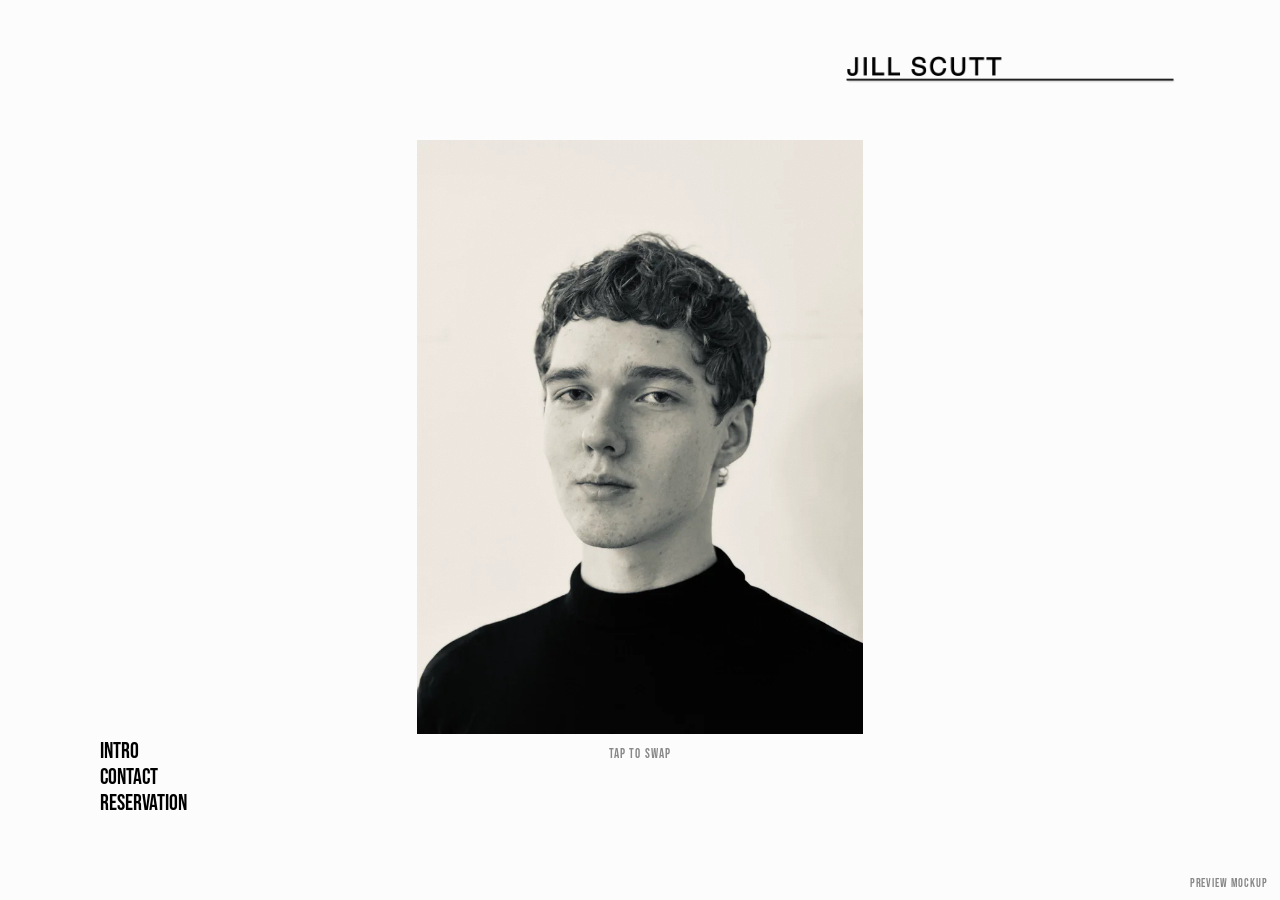
==== index.html @ 1bafa3a3 "Rebrand to JILL SCUTT and replace Setmore with a booking built into the site LOGO. The JILL SCUTT wo" ====
<!doctype html>
<html lang="en">
<head>
<meta charset="utf-8">
<meta name="viewport" content="width=device-width, initial-scale=1">
<title>JILL SCUTT — preview</title>
<meta name="description" content="JILL SCUTT — hair, Antwerp. A visual-direction preview.">
<meta name="robots" content="noindex, nofollow">
<!--
  PREVIEW / PITCH MOCKUP — not a live business site.

  Reproduces the page composition and interaction model of isu-antwerp.com with
  the JILL SCUTT wordmark. Every measured value, and the places this
  deliberately diverges from ISU's stylesheet, are documented at the top of
  assets/site.css.

  The contact details are Labi's real ones, used as stand-in filler by request.
  They are live and they reach Labi.

  COLLECTIONS is intentionally absent from the nav, per the brief. PRICES is
  gone too: the price list now lives on the reservation page, beside the
  service it prices, so there is one list rather than two that can disagree.

  The opening hours here are rendered from assets/booking-data.js at load, not
  typed into this file. Published hours that contradict the hours the booking
  page will actually sell are the classic failure of a salon site, and the only
  way to make it impossible is to have one source.
-->
<link rel="icon" href="assets/favicon.png" type="image/png">
<link rel="stylesheet" href="assets/site.css">
</head>
<body>

<div class="page">

  <div id="curtain" class="idle" aria-hidden="true"><span class="bck"></span></div>

  <span class="preview-flag">PREVIEW MOCKUP</span>

  <button id="ico-nav" type="button" aria-label="Menu" aria-expanded="false" aria-controls="main-navigation-mobile">
    <span class="ln1"></span><span class="ln2"></span><span class="ln3"></span>
  </button>

  <header class="head">
    <h1 class="head__title">
      <a class="head__mark" href="#home" data-sec="home">
        <picture>
          <source type="image/webp" srcset="assets/brand/jillscutt-logo.webp">
          <img src="assets/brand/jillscutt-logo.png" width="1000" height="200" alt="JILL SCUTT">
        </picture>
        <span class="tapa tapa--word" aria-hidden="true"></span>
        <span class="tapa tapa--line" aria-hidden="true"></span>
      </a>
    </h1>
  </header>

  <main id="main-content">

    <section class="section is-active" id="home">
      <!--
        Two photographs in one frame. Tapping swaps them with a cross-fade —
        both are 3:4 and both are absolutely positioned in the same box, so the
        swap changes nothing about the layout and there is no reflow to see.
        It is a <button> rather than a click handler on the figure so it is
        reachable by keyboard and announces itself.
      -->
      <figure class="figure">
        <button class="figure__swap" type="button"
                aria-label="Show the next photograph" aria-live="polite">
          <picture class="shot is-on">
            <source type="image/webp" sizes="(max-width: 759px) 100vw, 46vw" srcset="assets/img/hero-480.webp 480w, assets/img/hero-720.webp 720w, assets/img/hero-1080.webp 1080w, assets/img/hero-1440.webp 1440w">
            <img src="assets/img/hero-1080.jpg" width="1440" height="1920" decoding="async" alt="Black and white portrait, hair cut short and textured">
          </picture>
          <picture class="shot">
            <source type="image/webp" sizes="(max-width: 759px) 100vw, 46vw" srcset="assets/img/hero2-480.webp 480w, assets/img/hero2-720.webp 720w, assets/img/hero2-1080.webp 1080w, assets/img/hero2-1440.webp 1440w">
            <img src="assets/img/hero2-1080.jpg" width="1440" height="1920" loading="lazy" decoding="async" alt="Portrait, long hair with balayage colour">
          </picture>
        </button>
        <span class="tapa" aria-hidden="true"></span>
      </figure>
      <p class="figure__cue" aria-hidden="true">TAP TO SWAP</p>
    </section>

    <section class="section" id="intro" aria-label="Intro">
      <div class="content">
        <p>JILL SCUTT is two chairs on Klapdorp. Labi cuts. Donovan colours.</p>
        <p>The room stays open late on purpose. Monday to Friday the door opens at 10:00 and does not close until 22:00, with an hour's rest in the middle of the day. Weekends the chairs are empty.</p>
        <p>Cuts, colour, balayage and blow-dry, priced by the work each one takes rather than by the half hour. The full list sits on the reservation page, next to the button that books it.</p>
        <p>Book the chair and the time is yours.</p>
      </div>
    </section>

    <section class="section" id="contact" aria-label="Contact">
      <div class="box">
        <span class="rule" aria-hidden="true"></span>

        <div class="item">
          <p class="desc">JILL SCUTT</p>
          <p class="value"></p>
        </div>
        <div class="item">
          <p class="desc"></p>
          <p class="value">KLAPDORP 37</p>
        </div>
        <div class="item">
          <p class="desc"></p>
          <p class="value">2000 ANTWERPEN</p>
        </div>

        <div class="item mt">
          <p class="desc">PHONE</p>
          <p class="value">+32 468 56 23 24</p>
        </div>
        <div class="item">
          <p class="desc">E-MAIL</p>
          <p class="value">
            <a href="mailto:alabivof@gmail.com">alabivof@gmail.com</a>
            <span>Cancel or move an appointment up to 4 hours beforehand.</span>
          </p>
        </div>

        <div class="item mt">
          <p class="desc">SOCIAL</p>
          <p class="value"></p>
        </div>
        <div class="item">
          <p class="desc"></p>
          <p class="value"><a href="https://www.instagram.com/labi_antwerp/" target="_blank" rel="noopener noreferrer">INSTAGRAM</a></p>
        </div>

        <div class="item mt">
          <p class="desc">OPENING HOURS</p>
          <p class="value"></p>
        </div>
        <!--
          Rendered from assets/booking-data.js by the script at the foot of this
          page. The rows below are the no-JavaScript fallback and are replaced
          wholesale on load; they are written out here so the hours are in the
          HTML for a reader without scripts, and a test asserts the two agree.
        -->
        <div id="hours-rows">
          <div class="item"><p class="desc">MON</p><p class="value">10:00-22:00</p></div>
          <div class="item"><p class="desc">TUE</p><p class="value">10:00-22:00</p></div>
          <div class="item"><p class="desc">WED</p><p class="value">10:00-22:00</p></div>
          <div class="item"><p class="desc">THU</p><p class="value">10:00-22:00</p></div>
          <div class="item"><p class="desc">FRI</p><p class="value">10:00-22:00</p></div>
          <div class="item"><p class="desc">SAT</p><p class="value">/</p></div>
          <div class="item"><p class="desc">SUN</p><p class="value">/</p></div>
        </div>
        <p class="legend" id="hours-break">Closed for a break 14:00-15:00.</p>
      </div>
    </section>

  </main>

  <nav id="main-navigation" aria-label="Primary">
    <ul>
      <li data-sec="intro" data-text="INTRO">INTRO</li>
      <li data-sec="contact" data-text="CONTACT">CONTACT</li>
      <li data-text="RESERVATION"><a href="reservation.html">RESERVATION</a></li>
    </ul>
  </nav>

  <nav id="main-navigation-mobile" aria-label="Primary, mobile">
    <ul>
      <li data-sec="home" data-text="HOME">HOME</li>
      <li data-sec="intro" data-text="INTRO">INTRO</li>
      <li data-sec="contact" data-text="CONTACT">CONTACT</li>
      <li data-text="RESERVATION"><a href="reservation.html">RESERVATION</a></li>
    </ul>
  </nav>

</div>

<script src="assets/booking-data.js"></script>
<script src="assets/booking-core.js"></script>
<script>
(function () {
  /*
    Motion is opt-in: the .js class is what switches the covers, the curtain and
    the blur on. Without this script none of it applies and the page is simply
    present - no element is ever left hidden by a decoration that failed to run.
  */
  var root = document.documentElement;
  root.className += (root.className ? ' ' : '') + 'js';

  var page = document.querySelector('.page');
  var curtain = document.getElementById('curtain');
  var content = document.getElementById('main-content');
  var sections = document.querySelectorAll('.section');
  var burger = document.getElementById('ico-nav');
  var mobileNav = document.getElementById('main-navigation-mobile');
  var navItems = document.querySelectorAll('[data-sec]');
  var reduce = window.matchMedia('(prefers-reduced-motion: reduce)').matches;

  /* ---- opening hours, painted from the booking data ------------------- */

  /*
    The same values the booking page sells slots from. Repainting at runtime
    rather than trusting the markup means the published hours cannot survive a
    change to booking-data.js that nobody remembered to mirror here.
  */
  (function paintHours() {
    if (!window.SHOP || !window.BookingCore) return;
    var host = document.getElementById('hours-rows');
    if (!host) return;
    host.textContent = '';
    window.BookingCore.hoursRows(window.SHOP).forEach(function (r) {
      var item = document.createElement('div');
      item.className = 'item';
      var d = document.createElement('p'); d.className = 'desc'; d.textContent = r.label;
      var v = document.createElement('p'); v.className = 'value'; v.textContent = r.value;
      item.appendChild(d); item.appendChild(v);
      host.appendChild(item);
    });
    var br = document.getElementById('hours-break');
    var label = window.BookingCore.breakLabel(window.SHOP);
    if (br) br.textContent = label ? 'Closed for a break ' + label + '.' : '';
  })();

  /* ---- the opening reveal (ISU timings live in the stylesheet) --------- */

  function reveal() { page.classList.add('is-revealed'); }
  // Two frames, so the covers are painted at scaleX(1) before they transition.
  requestAnimationFrame(function () { requestAnimationFrame(reveal); });

  /* ---- the two-photograph hero ---------------------------------------- */

  (function heroSwap() {
    var swap = document.querySelector('.figure__swap');
    if (!swap) return;
    var shots = swap.querySelectorAll('.shot');
    if (shots.length < 2) return;
    var at = 0;
    swap.addEventListener('click', function () {
      shots[at].classList.remove('is-on');
      at = (at + 1) % shots.length;
      shots[at].classList.add('is-on');
      /* The alt text of the visible photo is what a screen reader should get
         when the button is pressed, so move the label with it. */
      var img = shots[at].querySelector('img');
      if (img) swap.setAttribute('aria-label', 'Showing: ' + img.alt + '. Tap to swap.');
    });
  })();

  /* ---- section swap ---------------------------------------------------- */

  function swap(id) {
    for (var i = 0; i < sections.length; i++) {
      sections[i].classList.toggle('is-active', sections[i].id === id);
    }
    var desktop = document.querySelectorAll('#main-navigation li');
    for (var j = 0; j < desktop.length; j++) {
      desktop[j].classList.toggle('selected', desktop[j].dataset.sec === id);
    }
    if (history.replaceState) history.replaceState(null, '', id === 'home' ? '#' : '#' + id);
  }

  var busy = false;
  function show(id) {
    if (busy) return;
    closeMenu();
    if (reduce || !curtain) { swap(id); return; }
    busy = true;

    // ISU sweeps a paper curtain in from the left, changes behind it, then
    // sweeps it away to the right. The blur rides the same beat.
    curtain.classList.remove('idle', 'sweep-out');
    content.classList.add('is-shifting');
    requestAnimationFrame(function () { curtain.classList.add('sweep-in'); });

    setTimeout(function () {
      swap(id);
      curtain.classList.remove('sweep-in');
      curtain.classList.add('sweep-out');
      content.classList.remove('is-shifting');
      setTimeout(function () {
        curtain.classList.add('idle');
        curtain.classList.remove('sweep-out');
        busy = false;
      }, 380);
    }, 320);
  }

  /* ---- mobile menu ----------------------------------------------------- */

  function openMenu() {
    mobileNav.classList.add('open');
    burger.classList.add('open');
    burger.setAttribute('aria-expanded', 'true');
  }
  function closeMenu() {
    if (!mobileNav) return;
    mobileNav.classList.remove('open');
    burger.classList.remove('open');
    burger.setAttribute('aria-expanded', 'false');
  }
  if (burger) {
    burger.addEventListener('click', function () {
      if (mobileNav.classList.contains('open')) closeMenu(); else openMenu();
    });
  }

  for (var k = 0; k < navItems.length; k++) {
    navItems[k].addEventListener('click', function (e) {
      e.preventDefault();
      show(this.dataset.sec);
    });
  }

  document.addEventListener('keydown', function (e) {
    if (e.key === 'Escape' && mobileNav && mobileNav.classList.contains('open')) closeMenu();
  });

  var initial = (location.hash || '').replace('#', '');
  if (initial && document.getElementById(initial)) swap(initial);
})();
</script>
</body>
</html>
---- assets/site.css ----
/*
  JILL SCUTT — ISU-STYLE PREVIEW
  ========================

  A pitch mockup reproducing the page composition and interaction model of
  isu-antwerp.com with the JILL SCUTT wordmark and two portraits that
  cross-fade on tap.

  NOTE ON CONTENT: the address, phone, email, Instagram, opening hours and
  inbox the booking form writes to are Labi's real details, used as stand-in
  filler at the client's request. They are live and they reach Labi, not JILL
  SCUTT. Swap them before this goes anywhere near a real audience.

  Every value here was measured off the live ISU site (its source HTML, its
  css/style.css, and computed styles read in the browser) on 2026-08-17 —
  none of it is eyeballed:

    header        absolute, top 50px / right 100px, right-aligned. The slot is
                  wider than ISU's 145px because the JILL SCUTT lockup is a
                  9.09:1 wordmark-plus-rule in one image, where ISU splits the
                  mark and the tagline into separate elements
    home figure   3:2 rather than ISU's 634/358 - see the note at #home .figure
    nav           absolute, bottom 80px / left 100px, Bebas Neue 22px;
                  li margin-bottom 6px, line-height 20px, float + clear;
                  ::before wipe in #888 driven by data-text, .35s ease-in
    home figure   ~60% of viewport width, vertically centred
    intro         Abel 16px / 20px, width 70%, max-width 640px, centred
    prices box    500px wide, 6px black vertical rule down the centre,
                  .desc 50% right-aligned / .value 50% left-aligned,
                  both Bebas Neue 22px, padding 0 20px, item margin-bottom 5px
    legend        Abel 16px / 19px, offset to calc(50% + 20px)
    contact box   as prices, translateX(40px), .mt rows margin-top 25px,
                  .value span Abel 16px block, padding-top 10px
    mobile        burger 40x24 at left 7.5% / top 76px (3 bars: 50% / 100% / 50%),
                  nav overlay background #888888, ul left 15% centred, li 7vw,
                  boxes 100% wide in normal flow, rule 5px, cells padding 0 10px

  ONE DELIBERATE CORRECTION, verified rather than copied. ISU's stylesheet
  carries `#v-res.mobile … { font-size: 6vw }` and then `6vh` for the price and
  contact cells. No element on the page has id="v-res" — "v-res" is a class on
  <body> — so neither rule ever applies, and the size that actually renders on a
  phone is 22px, confirmed by reading the computed style at a 375px viewport.
  Copying 6vh literally would have set ~50px type inside a ~175px column and
  overflowed every row. This uses the 22px that really renders.

  TWO STRUCTURAL SIMPLIFICATIONS, visually identical but sturdier: vertical
  centring is done with CSS grid rather than ISU's JS-assigned section heights,
  and the legend sits in normal flow rather than absolutely positioned, so it
  can never collide with the nav or overflow the viewport.
*/

/* ------------------------------------------------------------------ fonts */

@font-face {
  font-family: 'Bebas Neue';
  src: url('fonts/bebas-neue-latin.woff2') format('woff2');
  font-weight: 400;
  font-display: swap;
}
@font-face {
  font-family: 'Abel';
  src: url('fonts/abel-latin.woff2') format('woff2');
  font-weight: 400;
  font-display: swap;
}

/* ----------------------------------------------------------------- tokens */

:root {
  --paper: #fcfcfc;   /* sampled from ISU's body background */
  --ink: #000;
  --grey: #888;       /* ISU's nav wipe + mobile menu ground */
  --ease1: cubic-bezier(.37, 1.12, .51, .9);
  --ease2: cubic-bezier(.19, 1, .22, 1);

  --display: 'Bebas Neue', 'Arial Narrow', Arial, sans-serif;
  --text: 'Abel', Arial, sans-serif;
}

* { box-sizing: border-box; }
html { -webkit-text-size-adjust: 100%; }
body {
  margin: 0;
  background: var(--paper);
  color: var(--ink);
  font-family: var(--text);
  line-height: 1;
}
p { margin: 0; }
ul { margin: 0; padding: 0; list-style: none; }
img { max-width: 100%; height: auto; border: 0; }
a { color: inherit; text-decoration: none; }

:focus-visible { outline: 2px solid var(--ink); outline-offset: 3px; }

.page { position: relative; min-height: 100svh; }

/* An unobtrusive mockup marker, in the same register as ISU's own
   "SITE: DMD Studio" credit — honest without wrecking the composition. */
.preview-flag {
  position: absolute;
  right: 12px;
  bottom: 10px;
  z-index: 40;
  font-family: var(--display);
  font-size: 12px;
  letter-spacing: 0.08em;
  color: var(--grey);
  pointer-events: none;
}

/* ---------------------------------------------------------------- header -- */

.head {
  position: absolute;
  top: 50px;
  right: 100px;
  max-width: 340px;   /* the JILL SCUTT lockup is 782x86 - 9.09:1, far wider
                         than the mark it replaced, so the slot widens to keep
                         the letterforms at a readable size */
  text-align: right;
  z-index: 900;
}
.head__title { margin: 0; font-size: inherit; font-weight: inherit; line-height: 0; }
.head__mark { display: block; }
.head__mark img { width: 100%; height: auto; display: block; }

/* ------------------------------------------------------------------ main -- */

#main-content {
  position: relative;
  width: 100%;
  min-height: 100svh;
  display: grid;
  place-items: center;
  overflow: hidden;
}
.section { display: none; width: 100%; grid-area: 1 / 1; }
.section.is-active { display: block; }

/* --------------------------------------------------------------- #home ---- */

#home .figure {
  position: relative;
  height: min(66svh, 40rem);
  aspect-ratio: 1440 / 1920;   /* the photograph's own ratio - nothing is cropped */
  width: auto;
  margin: 0 auto;
  overflow: hidden;
}
#home .figure img {
  width: 100%;
  height: 100%;
  object-fit: cover;   /* frame matches the source ratio, so this crops nothing */
  object-position: 50% 50%;
  display: block;
}

/*
  Two photographs occupying one frame. Both are 3:4 and both are absolutely
  positioned in the same box, so the cross-fade moves no layout at all - the
  frame's height is fixed by its aspect-ratio whichever photo is showing.

  The swap target is a real <button> filling the frame, so it is reachable by
  keyboard and announces the photograph it moved to.
*/
#home .figure__swap {
  display: block;
  position: relative;
  width: 100%;
  height: 100%;
  margin: 0;
  padding: 0;
  border: 0;
  background: none;
  cursor: pointer;
  overflow: hidden;
}
#home .shot {
  position: absolute;
  inset: 0;
  display: block;
  opacity: 0;
  transition: opacity 0.75s var(--ease2);
}
#home .shot.is-on { opacity: 1; }
#home .shot img { width: 100%; height: 100%; object-fit: cover; display: block; }

/* A quiet instruction, in the same register as the preview flag. It sits under
   the frame rather than over the photograph so nothing is obscured. */
.figure__cue {
  margin: 14px auto 0;
  text-align: center;
  font-family: var(--display);
  font-size: 13px;
  letter-spacing: 0.08em;
  color: var(--grey);
}

@media (prefers-reduced-motion: reduce) {
  #home .shot { transition: none; }
}

/* -------------------------------------------------------------- #intro ---- */

#intro .content {
  width: 70%;
  max-width: 640px;
  margin: 0 auto;
  font-family: var(--text);
  font-size: 16px;
  line-height: 20px;
}
#intro .content p + p { margin-top: 20px; }

/* --------------------------------------------- #prices and #contact boxes -- */

/*
  The signature ISU layout: a 500px column with a 6px black rule straight down
  the middle, labels right-aligned into it and values left-aligned off it.
*/
.box {
  position: relative;
  width: 500px;
  margin: 0 auto;
  padding: 40px 0 30px;
}
.box .rule {
  position: absolute;
  left: 50%;
  transform: translateX(-50%);
  top: 0;
  width: 6px;
  height: 100%;
  background: var(--ink);
}
.item { width: 100%; margin: 0 0 5px 0; }
.item::after { content: ''; display: block; clear: both; }
.item .desc,
.item .value {
  width: 50%;
  float: left;
  box-sizing: border-box;
  padding: 0 20px;
  font-family: var(--display);
  font-size: 22px;
  line-height: 22px;
}
.item .desc { text-align: right; }
.item .value { text-align: left; }

/*
  Contact values float RIGHT, prices float LEFT. This is not a stylistic whim,
  it is load-bearing, and ISU's stylesheet does exactly the same.

  Several contact rows deliberately carry an empty label — the two address
  lines, the Instagram row — so the value sits alone beside the rule. An empty
  floated <p> has zero height, and a zero-height float reserves no vertical
  band, so a following left-floated value slides right past it to the left edge
  and lands on the WRONG side of the centre rule. Floating the value right pins
  it to the right half whether or not its label has content.
*/
#contact .item .value { float: right; }
.item .value a:hover { text-decoration: underline; }
.item .value span {
  font-family: var(--text);
  display: block;
  padding-top: 10px;
  font-size: 16px;
  line-height: 16px;
}
/* Group separation inside the contact list. */
.item.mt { margin-top: 25px; }

/* ISU keeps this to a single line that runs past the 500px column rather than
   wrapping inside it; the copy is kept short enough that it cannot reach the
   viewport edge even at the 900px breakpoint. */
.legend {
  margin-top: 30px;
  margin-left: calc(50% + 20px);
  font-family: var(--text);
  font-size: 16px;
  line-height: 19px;
  white-space: nowrap;
}

#contact .box { transform: translateX(40px); }

/* -------------------------------------------------------------------- nav -- */

#main-navigation {
  position: absolute;
  bottom: 80px;
  left: 100px;
  z-index: 10;
  font-family: var(--display);
  font-size: 22px;
}
#main-navigation li {
  margin: 0 0 6px 0;
  cursor: pointer;
  position: relative;
  color: var(--ink);
  float: left;
  clear: both;
  line-height: 20px;
  white-space: nowrap;
}
/*
  ISU's nav hover: a grey copy of the label, taken from data-text, wiping in
  from the left over the black original.
*/
#main-navigation li::before {
  content: attr(data-text);
  position: absolute;
  left: 0;
  top: 0;
  color: var(--grey);
  transition: width 0.35s ease-in;
  transform-origin: left center;
  width: 0%;
  overflow: hidden;
  white-space: nowrap;
  pointer-events: none;
}
#main-navigation li:hover::before,
#main-navigation li.selected::before { width: 100%; }

@media (prefers-reduced-motion: reduce) {
  #main-navigation li::before { transition: none; }
}

/* ----------------------------------------------------------------- burger -- */

#ico-nav {
  display: none;
  position: absolute;
  left: 7.5%;
  top: 76px;
  width: 40px;
  height: 24px;
  z-index: 1001;
  background: none;
  border: 0;
  padding: 0;
  cursor: pointer;
}
#ico-nav span {
  background: var(--ink);
  height: 4px;
  display: block;
  position: absolute;
  transition: all 0.25s ease-in;
}
#ico-nav .ln1 { width: 50%; top: 0; left: 0; }
#ico-nav .ln2 { width: 100%; top: 0; bottom: 0; margin: auto 0; }
#ico-nav .ln3 { width: 50%; bottom: 0; right: 0; }
/* Collapses to an X, as ISU's does. */
#ico-nav.open { width: 24px; }
#ico-nav.open .ln1 { transform-origin: left bottom; transform: rotate(45deg); width: 55%; }
#ico-nav.open .ln2 { transform-origin: center center; transform: rotate(-45deg); }
#ico-nav.open .ln3 { transform-origin: right top; transform: rotate(45deg); width: 55%; left: 9px; }

@media (prefers-reduced-motion: reduce) {
  #ico-nav span { transition: none; }
}

#main-navigation-mobile {
  display: none;
  position: fixed;
  inset: 0;
  width: 100%;
  height: 100%;
  background: #888888;
  font-family: var(--display);
  z-index: 1000;
}
#main-navigation-mobile.open { display: block; }
#main-navigation-mobile ul {
  position: absolute;
  left: 15%;
  top: 50%;
  transform: translateY(-50%);
}
#main-navigation-mobile li {
  margin: 0 0 2px 0;
  cursor: pointer;
  position: relative;
  color: var(--ink);
  float: left;
  clear: both;
  font-size: 7vw;
  line-height: 7vw;
}

/* --------------------------------------------------- reservation page ----- */

.reservation #main-content { display: grid; place-items: center; }
#reservation-box { width: 560px; margin: 0 auto; padding: 40px 0 30px; }
#reservation-box .box { padding-top: 0; }

/* ==========================================================================
   BOOKING
   ==========================================================================

   Built out of the same two pieces the rest of the site is made of: the 500px
   column with the 6px rule down its middle, and Bebas at 22/22. A booking form
   arriving in its own visual language would read as a widget dropped into the
   page, which is exactly what this replaces.
   ========================================================================== */

.step { margin: 0 0 4px; }

/* Steps 3, 4 and 5 stay shut until the step before them is answered. The
   max-height is a ceiling, not a measurement - it only has to exceed the
   tallest the panel can get, and the eased opacity is what the eye actually
   reads, so the height is never seen arriving at a wrong value. */
.step[data-step="3"],
.step[data-step="4"],
.step[data-step="5"] {
  max-height: 0;
  opacity: 0;
  overflow: hidden;
  pointer-events: none;
  transition: max-height 0.55s var(--ease2),
              opacity 0.40s var(--ease2);
}
.step.is-open {
  max-height: 1600px;
  opacity: 1;
  overflow: visible;
  pointer-events: auto;
}

.step__head {
  display: flex;
  align-items: baseline;
  justify-content: center;
  gap: 10px;
  margin: 40px 0 6px;
  font-family: var(--display);
  font-size: 22px;
  line-height: 22px;
  font-weight: normal;
}
.step__n { color: var(--grey); }
.step__t { letter-spacing: 0.02em; }

.step__hint {
  margin: 14px auto 0;
  max-width: 460px;
  text-align: center;
  font-family: var(--text);
  font-size: 15px;
  line-height: 19px;
  color: var(--grey);
}
.step__hint.legend {
  margin-left: auto;
  white-space: normal;
}

/* ------------------------------------------------------- pickable rows --- */

/*
  A row is a real <button>, so it is tabbable and announces its pressed state.
  The reset has to be thorough: a button brings its own font, padding, border
  and background, any one of which would break the lockup.
*/
.item--pick {
  display: block;
  width: 100%;
  margin: 0 0 5px;
  padding: 3px 0;
  border: 0;
  border-radius: 0;
  background: none;
  color: inherit;
  font: inherit;
  text-align: inherit;
  cursor: pointer;
  position: relative;
  z-index: 1;
  transition: background-color 0.28s var(--ease2);
}
.item--pick .desc,
.item--pick .value { transition: color 0.28s var(--ease2); }
.item--pick:hover:not(.is-off) .desc,
.item--pick:hover:not(.is-off) .value { color: var(--grey); }

/* Chosen: the row inverts and paints over the centre rule, so the selection
   reads as one solid bar rather than two halves that happen to be dark. */
.item--pick.is-picked { background: var(--ink); }
.item--pick.is-picked .desc,
.item--pick.is-picked .value { color: var(--paper); }

/* Excluded by the other axis: Labi with a colour service, or a colour service
   with Labi. Greyed rather than hidden - someone who came in for balayage
   should see that it exists and that it is Donovan's, not be handed a shorter
   list with no explanation. */
.item--pick.is-off { cursor: not-allowed; }
.item--pick.is-off .desc,
.item--pick.is-off .value,
.item--pick.is-off:hover .desc,
.item--pick.is-off:hover .value { color: #c9c9c9; }

/* ------------------------------------------------------- days and times -- */

.strip, .grid {
  display: flex;
  flex-wrap: wrap;
  justify-content: center;
  gap: 6px;
  margin-top: 14px;
}
.chip {
  border: 1px solid var(--ink);
  background: none;
  color: var(--ink);
  font-family: var(--display);
  cursor: pointer;
  padding: 8px 10px;
  line-height: 1;
  transition: background-color 0.28s var(--ease2), color 0.28s var(--ease2);
}
.chip:hover, .chip.is-picked { background: var(--ink); color: var(--paper); }

.chip--day {
  display: flex;
  flex-direction: column;
  align-items: center;
  gap: 2px;
  min-width: 58px;
}
.chip__dow { font-size: 13px; color: var(--grey); transition: color 0.28s var(--ease2); }
.chip--day:hover .chip__dow,
.chip--day.is-picked .chip__dow { color: var(--paper); }
.chip__num { font-size: 24px; }
.chip__mon { font-size: 13px; }
.chip--time { font-size: 18px; min-width: 62px; }

/* -------------------------------------------------------------- details -- */

.bform { max-width: 460px; margin: 18px auto 0; }
.bfield { display: block; margin-bottom: 14px; }
.bfield__l {
  display: block;
  margin-bottom: 5px;
  font-family: var(--display);
  font-size: 16px;
  line-height: 16px;
  color: var(--grey);
}
.bfield input,
.bfield textarea {
  width: 100%;
  padding: 9px 10px;
  border: 1px solid var(--ink);
  border-radius: 0;
  background: var(--paper);
  color: var(--ink);
  font-family: var(--text);
  font-size: 16px;
  line-height: 20px;
  transition: border-color 0.28s var(--ease2);
}
.bfield textarea { resize: vertical; }
.bfield input:focus,
.bfield textarea:focus { outline: none; border-color: var(--grey); }

.bsummary {
  margin: 18px 0 14px;
  padding: 12px 14px;
  background: var(--ink);
  color: var(--paper);
  font-family: var(--text);
  font-size: 15px;
  line-height: 20px;
  text-align: center;
}

.bsubmit {
  display: block;
  width: 100%;
  padding: 12px 26px;
  border: 0;
  border-radius: 0;
  background: var(--ink);
  color: var(--paper);
  font-family: var(--display);
  font-size: 22px;
  line-height: 22px;
  text-align: center;
  cursor: pointer;
  transition: background-color 0.28s var(--ease2);
}
.bsubmit:hover { background: var(--grey); }
.bnote { margin-top: 12px; }

/* The confirmation that replaces the form once the request is composed. */
.bdone { max-width: 460px; margin: 18px auto 0; text-align: center; }
.bdone__h { font-family: var(--display); font-size: 22px; line-height: 22px; margin-bottom: 8px; }
.bdone__p { font-family: var(--text); font-size: 16px; line-height: 20px; margin-bottom: 14px; }
.bdone__pre {
  text-align: left;
  margin: 0 0 16px;
  padding: 14px;
  border: 1px solid var(--ink);
  font-family: ui-monospace, Menlo, Consolas, monospace;
  font-size: 13px;
  line-height: 18px;
  white-space: pre-wrap;
  word-break: break-word;
}

.reserve-fallback {
  margin: 34px auto 0;
  text-align: center;
  font-family: var(--text);
  font-size: 16px;
  line-height: 19px;
}
.reserve-fallback a { text-decoration: underline; text-underline-offset: 3px; }

@media (prefers-reduced-motion: reduce) {
  .step, .item--pick, .chip, .bsubmit, .bfield input, .bfield textarea,
  .chip__dow, .item--pick .desc, .item--pick .value { transition: none !important; }
}

#main-footer {
  position: absolute;
  left: 0;
  right: 0;
  bottom: 40px;
  text-align: center;
  font-family: var(--text);
  font-size: 16px;
  line-height: 20px;
}
#main-footer p + p { margin-top: 4px; }
#main-footer a:hover { text-decoration: underline; }

/* ---------------------------------------------------------------- mobile -- */

@media (max-width: 759px) {
  #ico-nav { display: block; }
  #main-navigation { display: none; }

  /* ISU hides the tagline entirely on mobile — only the mark remains. */
  .head { top: 34px; right: 7.5%; max-width: 62vw; }

  #main-content {
    min-height: 0;
    display: block;
    padding: 150px 0 60px;
  }

  /*
    Full bleed at the photographs' own 3:4 - no crop on a phone either.

    The aspect-ratio has to STAY here. Both photographs are absolutely
    positioned so they can cross-fade in place, which leaves the frame with no
    child to take its height from; releasing the ratio collapses the whole
    section to the height of the caption underneath it.
  */
  #home .figure { width: 100%; height: auto; aspect-ratio: 1440 / 1920; }
  #home .shot img { height: 100%; object-fit: cover; }

  #intro .content { width: 80%; }

  .box {
    width: 100%;
    padding: 20px 0 18px;
    transform: none;
  }
  #contact .box { transform: none; }
  .box .rule { width: 5px; }
  .item .desc, .item .value { padding: 0 10px; }

  .legend {
    width: 80%;
    margin: 20px auto 0;
    text-align: center;
    white-space: normal;   /* ISU releases the nowrap below desktop too */
  }

  #reservation-box { width: 100%; padding: 20px 0 18px; }
  .reservation #main-content { display: block; padding: 150px 0 140px; }
  #main-footer { position: static; margin-top: 50px; }

  .preview-flag { bottom: 8px; right: 8px; }
}

/* ==========================================================================
   MOTION
   ==========================================================================

   The reveal is ISU's, mechanism and timing both. Their intro does not fade
   anything in: it lays #fcfcfc covers ("tapa") over the logo and the hero and
   then scales those covers to zero from the right, so the artwork is uncovered
   left to right. Straight from their js/app/Ui.js showHeader():

     .tapa-line   1.15s  scaleX 1 -> 0, origin right, ease2, at t+0
     .tapa-isu    0.85s  scaleX 1 -> 0, origin right, ease2, at t+0.70
     .tapa-trazo  0.85s  scaleX 1 -> 0, origin right, ease2, at t+1.00
     h2 .cov      0.65s  scaleX 1 -> 0, origin right, ease1, at t+1.60

   The JILL SCUTT lockup is one image where ISU's is four layered pieces, so
   the covers sit over its two ink regions. Measured off the shipped 782x86
   file by scanning its alpha channel row by row:

     wordmark  y 17.44% - 70.93%,  x 2.05% - 47.44%
     rule      y 77.91% - 82.56%,  x 1.92% - 98.08%

   The covers below are set slightly outside those bounds so no hairline of
   ink is left showing at the start of the wipe. There are two beats here
   rather than ISU's four because there are two marks, not four.
========================================================================== */

.tapa {
  position: absolute;
  background: var(--paper);
  transform: scaleX(1);
  transform-origin: right center;
  pointer-events: none;
  z-index: 5;
}
.head__mark { position: relative; }

/* Measured regions of the 782x86 lockup, as percentages. */
.tapa--word { left: 0; top: 14%; width: 50%;  height: 59%; }
.tapa--line { left: 0; top: 75%; width: 101%; height: 11%; }

/* The hero carries one cover, as ISU's #home figure .tapa does. */
#home .figure .tapa { left: 0; top: 0; width: 101%; height: 101%; }

/* Nothing is uncovered until the script says so, but only when the script is
   actually running - no JS means no covers, so the page is simply there. */
.js .tapa { transition: transform 1.15s var(--ease2); }
.js .is-revealed .tapa,
.js .tapa.is-revealed { transform: scaleX(0); }

/* ISU's own numbers: the rule draws first and longest, the wordmark follows
   it out. Their third and fourth beats have nothing to uncover here. */
.js .head .tapa--line { transition-duration: 1.15s; transition-delay: 0s; }
.js .head .tapa--word { transition-duration: 0.85s; transition-delay: 0.70s;
                        transition-timing-function: var(--ease1); }
#home .figure .tapa    { transition-duration: 1.15s; transition-delay: 0.35s; }

/* The nav arrives last, on ease1 like ISU's final beat. */
.js #main-navigation { opacity: 0; transform: translateY(6px); }
.js #main-navigation {
  transition: opacity 0.65s var(--ease1) 1.25s, transform 0.65s var(--ease1) 1.25s;
}
.js .is-revealed #main-navigation { opacity: 1; transform: none; }

/* --------------------------------------------------------- the curtain --- */

/*
   ISU's page transition, from Ui.js showPreload():
     .bck   0.85s scaleX 0 -> 1, origin left   (sweeps in)
     wrap   0.65s scaleX 1 -> 0, origin right, at +0.90  (sweeps away)

   Kept for the first paint. For a nav click the same move runs compressed, so
   it reads as the reference site's transition without making the visitor wait
   1.5s for a section that is already in the document.
*/
#curtain {
  position: fixed;
  inset: 0;
  z-index: 2000;
  pointer-events: none;
  transform: scaleX(1);
  transform-origin: right center;
}
#curtain .bck {
  position: absolute;
  inset: 0;
  background: var(--paper);
  transform: scaleX(0);
  transform-origin: left center;
}
#curtain.sweep-in .bck {
  transform: scaleX(1);
  transition: transform 0.32s var(--ease2);
}
#curtain.sweep-out {
  transform: scaleX(0);
  transition: transform 0.36s cubic-bezier(.25, .46, .45, .94);
}
#curtain.idle { display: none; }

/* ------------------------------------------------------- motion blur ----- */

/*
   ISU's stylesheet carries `#page { transition: all 600ms ease-in }` with
   `#page.blured { filter: blur(20px) }`. 20px is a full defocus; this uses a
   much smaller value so it reads as motion on the swap rather than as a
   focus-pull, and it is only ever on for the length of the transition.
*/
.js #main-content { transition: filter 0.3s var(--ease2), opacity 0.3s var(--ease2); }
.js #main-content.is-shifting { filter: blur(5px); opacity: 0; }

/* ------------------------------------------------------------- grain ----- */

/*
   A little tooth on the hero so a flat greyscale photograph does not read as
   plastic on a bright screen. feTurbulence rendered once into a data URI,
   tiled at a fixed pixel size so it never scales with zoom or DPR, and kept
   under the image's own contrast at 4%.
*/
#home .figure::after {
  content: '';
  position: absolute;
  inset: 0;
  z-index: 4;
  pointer-events: none;
  opacity: 0.055;
  mix-blend-mode: multiply;
  background-image: url("data:image/svg+xml,%3Csvg xmlns='http://www.w3.org/2000/svg' width='140' height='140'%3E%3Cfilter id='n'%3E%3CfeTurbulence type='fractalNoise' baseFrequency='0.85' numOctaves='3' stitchTiles='stitch'/%3E%3CfeColorMatrix type='saturate' values='0'/%3E%3C/filter%3E%3Crect width='140' height='140' filter='url(%23n)'/%3E%3C/svg%3E");
  background-size: 140px 140px;
}

/* ------------------------------------------------- reduced motion -------- */

/*
   Everything above is decoration over content that is already in the document,
   so switching it off leaves a complete page rather than a broken one.
*/
@media (prefers-reduced-motion: reduce) {
  .js .tapa,
  .js #main-navigation,
  .js #main-content,
  #curtain,
  #curtain .bck { transition: none !important; }
  .js .tapa { transform: scaleX(0); }
  .js #main-navigation { opacity: 1; transform: none; }
  .js #main-content.is-shifting { filter: none; opacity: 1; }
  #curtain { display: none; }
}

}
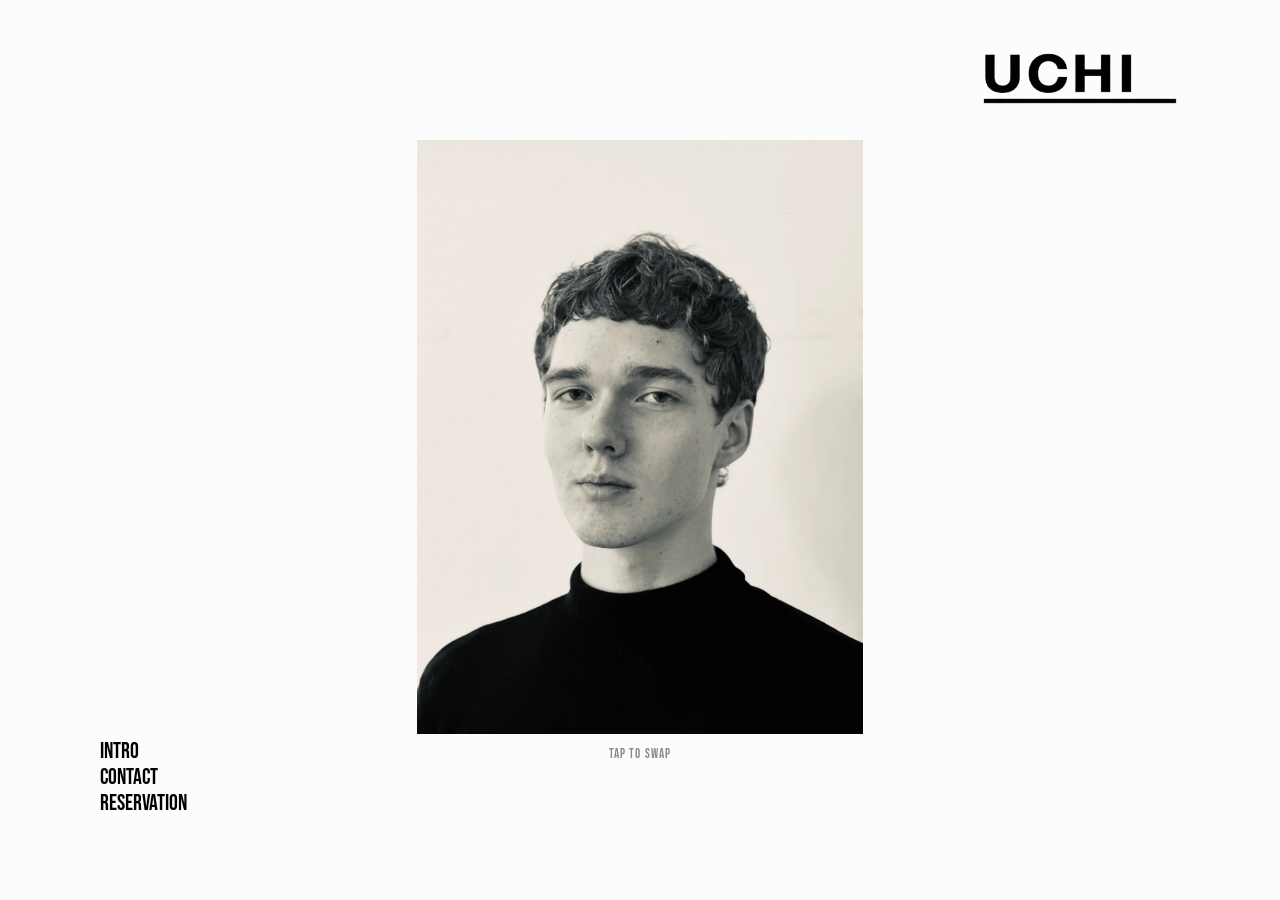
==== commit f2afb6d9: "Final site: UCHI wordmark, real phone, domain e-mail, Donovan's Instagram BRAND. UCHI replaces JILL " ====
--- a/index.html
+++ b/index.html
@@ -3,19 +3,14 @@
 <head>
 <meta charset="utf-8">
 <meta name="viewport" content="width=device-width, initial-scale=1">
-<title>JILL SCUTT — preview</title>
-<meta name="description" content="JILL SCUTT — hair, Antwerp. A visual-direction preview.">
-<meta name="robots" content="noindex, nofollow">
+<title>UCHI — hair, Antwerp</title>
+<meta name="description" content="UCHI — two hairstylists on Klapdorp, Antwerp. One price list for everyone. Book online.">
 <!--
-  PREVIEW / PITCH MOCKUP — not a live business site.
-
-  Reproduces the page composition and interaction model of isu-antwerp.com with
-  the JILL SCUTT wordmark. Every measured value, and the places this
-  deliberately diverges from ISU's stylesheet, are documented at the top of
-  assets/site.css.
-
-  The contact details are Labi's real ones, used as stand-in filler by request.
-  They are live and they reach Labi.
+  UCHI — hair, Antwerp.
+
+  The page composition and interaction model follow isu-antwerp.com. Every
+  measured value, and the places this deliberately diverges from ISU's
+  stylesheet, are documented at the top of assets/site.css.
 
   COLLECTIONS is intentionally absent from the nav, per the brief. PRICES is
   gone too: the price list now lives on the reservation page, beside the
@@ -35,8 +30,6 @@
 
   <div id="curtain" class="idle" aria-hidden="true"><span class="bck"></span></div>
 
-  <span class="preview-flag">PREVIEW MOCKUP</span>
-
   <button id="ico-nav" type="button" aria-label="Menu" aria-expanded="false" aria-controls="main-navigation-mobile">
     <span class="ln1"></span><span class="ln2"></span><span class="ln3"></span>
   </button>
@@ -45,8 +38,8 @@
     <h1 class="head__title">
       <a class="head__mark" href="#home" data-sec="home">
         <picture>
-          <source type="image/webp" srcset="assets/brand/jillscutt-logo.webp">
-          <img src="assets/brand/jillscutt-logo.png" width="1000" height="200" alt="JILL SCUTT">
+          <source type="image/webp" srcset="assets/brand/uchi-logo.webp">
+          <img src="assets/brand/uchi-logo.png" width="648" height="186" alt="UCHI">
         </picture>
         <span class="tapa tapa--word" aria-hidden="true"></span>
         <span class="tapa tapa--line" aria-hidden="true"></span>
@@ -83,9 +76,9 @@
 
     <section class="section" id="intro" aria-label="Intro">
       <div class="content">
-        <p>JILL SCUTT is two chairs on Klapdorp. Labi cuts. Donovan colours.</p>
+        <p>UCHI is two chairs on Klapdorp, and two hairstylists: Labi and Donovan.</p>
         <p>The room stays open late on purpose. Monday to Friday the door opens at 10:00 and does not close until 22:00, with an hour's rest in the middle of the day. Weekends the chairs are empty.</p>
-        <p>Cuts, colour, balayage and blow-dry, priced by the work each one takes rather than by the half hour. The full list sits on the reservation page, next to the button that books it.</p>
+        <p>Cuts, colour, balayage and blow-dry. One price list for everyone, following the length of your hair and the work it takes. The full list sits on the reservation page, next to the button that books it.</p>
         <p>Book the chair and the time is yours.</p>
       </div>
     </section>
@@ -95,7 +88,7 @@
         <span class="rule" aria-hidden="true"></span>
 
         <div class="item">
-          <p class="desc">JILL SCUTT</p>
+          <p class="desc">UCHI</p>
           <p class="value"></p>
         </div>
         <div class="item">
@@ -109,12 +102,12 @@
 
         <div class="item mt">
           <p class="desc">PHONE</p>
-          <p class="value">+32 468 56 23 24</p>
+          <p class="value"><a href="tel:+32498803033">+32 498 80 30 33</a></p>
         </div>
         <div class="item">
           <p class="desc">E-MAIL</p>
           <p class="value">
-            <a href="mailto:alabivof@gmail.com">alabivof@gmail.com</a>
+            <a href="mailto:info@uchi-antwerp.be">info@uchi-antwerp.be</a>
             <span>Cancel or move an appointment up to 4 hours beforehand.</span>
           </p>
         </div>
@@ -124,8 +117,12 @@
           <p class="value"></p>
         </div>
         <div class="item">
-          <p class="desc"></p>
-          <p class="value"><a href="https://www.instagram.com/labi_antwerp/" target="_blank" rel="noopener noreferrer">INSTAGRAM</a></p>
+          <p class="desc">LABI</p>
+          <p class="value"><a href="https://www.instagram.com/labi_antwerp/" target="_blank" rel="noopener noreferrer">@LABI_ANTWERP</a></p>
+        </div>
+        <div class="item">
+          <p class="desc">DONOVAN</p>
+          <p class="value"><a href="https://www.instagram.com/donovanhairdresser/" target="_blank" rel="noopener noreferrer">@DONOVANHAIRDRESSER</a></p>
         </div>
 
         <div class="item mt">
@@ -139,13 +136,8 @@
           HTML for a reader without scripts, and a test asserts the two agree.
         -->
         <div id="hours-rows">
-          <div class="item"><p class="desc">MON</p><p class="value">10:00-22:00</p></div>
-          <div class="item"><p class="desc">TUE</p><p class="value">10:00-22:00</p></div>
-          <div class="item"><p class="desc">WED</p><p class="value">10:00-22:00</p></div>
-          <div class="item"><p class="desc">THU</p><p class="value">10:00-22:00</p></div>
-          <div class="item"><p class="desc">FRI</p><p class="value">10:00-22:00</p></div>
-          <div class="item"><p class="desc">SAT</p><p class="value">/</p></div>
-          <div class="item"><p class="desc">SUN</p><p class="value">/</p></div>
+          <div class="item"><p class="desc">MON — FRI</p><p class="value">10:00-22:00</p></div>
+          <div class="item"><p class="desc">SAT — SUN</p><p class="value">/</p></div>
         </div>
         <p class="legend" id="hours-break">Closed for a break 14:00-15:00.</p>
       </div>
@@ -205,7 +197,9 @@
     var host = document.getElementById('hours-rows');
     if (!host) return;
     host.textContent = '';
-    window.BookingCore.hoursRows(window.SHOP).forEach(function (r) {
+    /* hoursSummary, not hoursRows: consecutive days sharing a value collapse
+       into one range, so the five identical weekday lines become one. */
+    window.BookingCore.hoursSummary(window.SHOP).forEach(function (r) {
       var item = document.createElement('div');
       item.className = 'item';
       var d = document.createElement('p'); d.className = 'desc'; d.textContent = r.label;
--- a/assets/site.css
+++ b/assets/site.css
@@ -1,24 +1,18 @@
 /*
-  JILL SCUTT — ISU-STYLE PREVIEW
-  ========================
-
-  A pitch mockup reproducing the page composition and interaction model of
-  isu-antwerp.com with the JILL SCUTT wordmark and two portraits that
-  cross-fade on tap.
-
-  NOTE ON CONTENT: the address, phone, email, Instagram, opening hours and
-  inbox the booking form writes to are Labi's real details, used as stand-in
-  filler at the client's request. They are live and they reach Labi, not JILL
-  SCUTT. Swap them before this goes anywhere near a real audience.
+  UCHI
+  ====
+
+  The page composition and interaction model follow isu-antwerp.com, carrying
+  the UCHI wordmark and two portraits that cross-fade on tap.
 
   Every value here was measured off the live ISU site (its source HTML, its
   css/style.css, and computed styles read in the browser) on 2026-08-17 —
   none of it is eyeballed:
 
     header        absolute, top 50px / right 100px, right-aligned. The slot is
-                  wider than ISU's 145px because the JILL SCUTT lockup is a
-                  9.09:1 wordmark-plus-rule in one image, where ISU splits the
-                  mark and the tagline into separate elements
+                  wider than ISU's 145px because the UCHI lockup carries its
+                  rule in the same image, where ISU splits the mark and the
+                  tagline into separate elements
     home figure   3:2 rather than ISU's 634/358 - see the note at #home .figure
     nav           absolute, bottom 80px / left 100px, Bebas Neue 22px;
                   li margin-bottom 6px, line-height 20px, float + clear;
@@ -95,29 +89,16 @@
 
 .page { position: relative; min-height: 100svh; }
 
-/* An unobtrusive mockup marker, in the same register as ISU's own
-   "SITE: DMD Studio" credit — honest without wrecking the composition. */
-.preview-flag {
-  position: absolute;
-  right: 12px;
-  bottom: 10px;
-  z-index: 40;
-  font-family: var(--display);
-  font-size: 12px;
-  letter-spacing: 0.08em;
-  color: var(--grey);
-  pointer-events: none;
-}
-
 /* ---------------------------------------------------------------- header -- */
 
 .head {
   position: absolute;
   top: 50px;
   right: 100px;
-  max-width: 340px;   /* the JILL SCUTT lockup is 782x86 - 9.09:1, far wider
-                         than the mark it replaced, so the slot widens to keep
-                         the letterforms at a readable size */
+  max-width: 200px;   /* the UCHI lockup is 648x186, 3.48:1 - four heavy
+                         letters over a rule. At 200px the caps stand about
+                         40px tall, which reads as a mark rather than a
+                         headline, in ISU's register */
   text-align: right;
   z-index: 900;
 }
@@ -186,7 +167,7 @@
 #home .shot.is-on { opacity: 1; }
 #home .shot img { width: 100%; height: 100%; object-fit: cover; display: block; }
 
-/* A quiet instruction, in the same register as the preview flag. It sits under
+/* A quiet instruction, in the grey of the nav wipe. It sits under
    the frame rather than over the photograph so nothing is obscured. */
 .figure__cue {
   margin: 14px auto 0;
@@ -395,7 +376,19 @@
 
 /* --------------------------------------------------- reservation page ----- */
 
-.reservation #main-content { display: grid; place-items: center; }
+/*
+  The footer is absolutely positioned at the bottom of the page, so the centred
+  booking column has to leave room for it. Without this padding the column
+  centres against the full viewport and, on a short list, lands on top of the
+  address. That is exactly what happened when the price list went from twelve
+  rows to eight: nothing overflowed, nothing was clipped, the two simply
+  overlapped. verify.mjs now asserts they do not.
+*/
+.reservation #main-content {
+  display: grid;
+  place-items: center;
+  padding-bottom: 150px;
+}
 #reservation-box { width: 560px; margin: 0 auto; padding: 40px 0 30px; }
 #reservation-box .box { padding-top: 0; }
 
@@ -504,6 +497,18 @@
 .item--pick.is-off:hover .desc,
 .item--pick.is-off:hover .value { color: #c9c9c9; }
 
+/* A running total under the service list, so the cost and the length of the
+   visit are visible while services are still being added rather than only at
+   the end. Empty until something is chosen, so it reserves no space. */
+.step__total {
+  margin: 16px auto 0;
+  text-align: center;
+  font-family: var(--display);
+  font-size: 20px;
+  line-height: 20px;
+}
+.step__total:empty { display: none; }
+
 /* ------------------------------------------------------- days and times -- */
 
 .strip, .grid {
@@ -647,7 +652,7 @@
   #main-navigation { display: none; }
 
   /* ISU hides the tagline entirely on mobile — only the mark remains. */
-  .head { top: 34px; right: 7.5%; max-width: 62vw; }
+  .head { top: 34px; right: 7.5%; max-width: 40vw; }
 
   #main-content {
     min-height: 0;
@@ -683,12 +688,25 @@
     text-align: center;
     white-space: normal;   /* ISU releases the nowrap below desktop too */
   }
+  /*
+    Inside a box with a rule, a centred legend sits directly on the rule, which
+    then strikes through the middle of the sentence. Keep it in the value
+    column instead, as on desktop, where the rule passes beside it.
+  */
+  .box .rule ~ .legend {
+    width: auto;
+    margin: 20px 0 0 calc(50% + 10px);
+    padding-right: 10px;
+    text-align: left;
+  }
+  /* The longest value on the site is a 19-character handle. It fits at 390px;
+     on the narrowest phones it may break rather than run off the screen. */
+  #contact .item .value a { overflow-wrap: anywhere; }
 
   #reservation-box { width: 100%; padding: 20px 0 18px; }
   .reservation #main-content { display: block; padding: 150px 0 140px; }
   #main-footer { position: static; margin-top: 50px; }
 
-  .preview-flag { bottom: 8px; right: 8px; }
 }
 
 /* ==========================================================================
@@ -705,12 +723,12 @@
      .tapa-trazo  0.85s  scaleX 1 -> 0, origin right, ease2, at t+1.00
      h2 .cov      0.65s  scaleX 1 -> 0, origin right, ease1, at t+1.60
 
-   The JILL SCUTT lockup is one image where ISU's is four layered pieces, so
-   the covers sit over its two ink regions. Measured off the shipped 782x86
-   file by scanning its alpha channel row by row:
-
-     wordmark  y 17.44% - 70.93%,  x 2.05% - 47.44%
-     rule      y 77.91% - 82.56%,  x 1.92% - 98.08%
+   The UCHI lockup is one image where ISU's is four layered pieces, so the
+   covers sit over its two ink regions. Measured off the shipped 648x186 file
+   by scanning its alpha channel row by row:
+
+     wordmark  y  6.45% - 75.27%,  x 2.62% - 75.62%
+     rule      y 85.48% - 93.55%,  x 1.85% - 98.15%
 
    The covers below are set slightly outside those bounds so no hairline of
    ink is left showing at the start of the wipe. There are two beats here
@@ -727,9 +745,10 @@
 }
 .head__mark { position: relative; }
 
-/* Measured regions of the 782x86 lockup, as percentages. */
-.tapa--word { left: 0; top: 14%; width: 50%;  height: 59%; }
-.tapa--line { left: 0; top: 75%; width: 101%; height: 11%; }
+/* Measured regions of the 648x186 lockup, as percentages. The seam between
+   the two covers sits in the clear gap at 80%. */
+.tapa--word { left: 0; top: 2%;  width: 79%;  height: 78%; }
+.tapa--line { left: 0; top: 80%; width: 101%; height: 19%; }
 
 /* The hero carries one cover, as ISU's #home figure .tapa does. */
 #home .figure .tapa { left: 0; top: 0; width: 101%; height: 101%; }
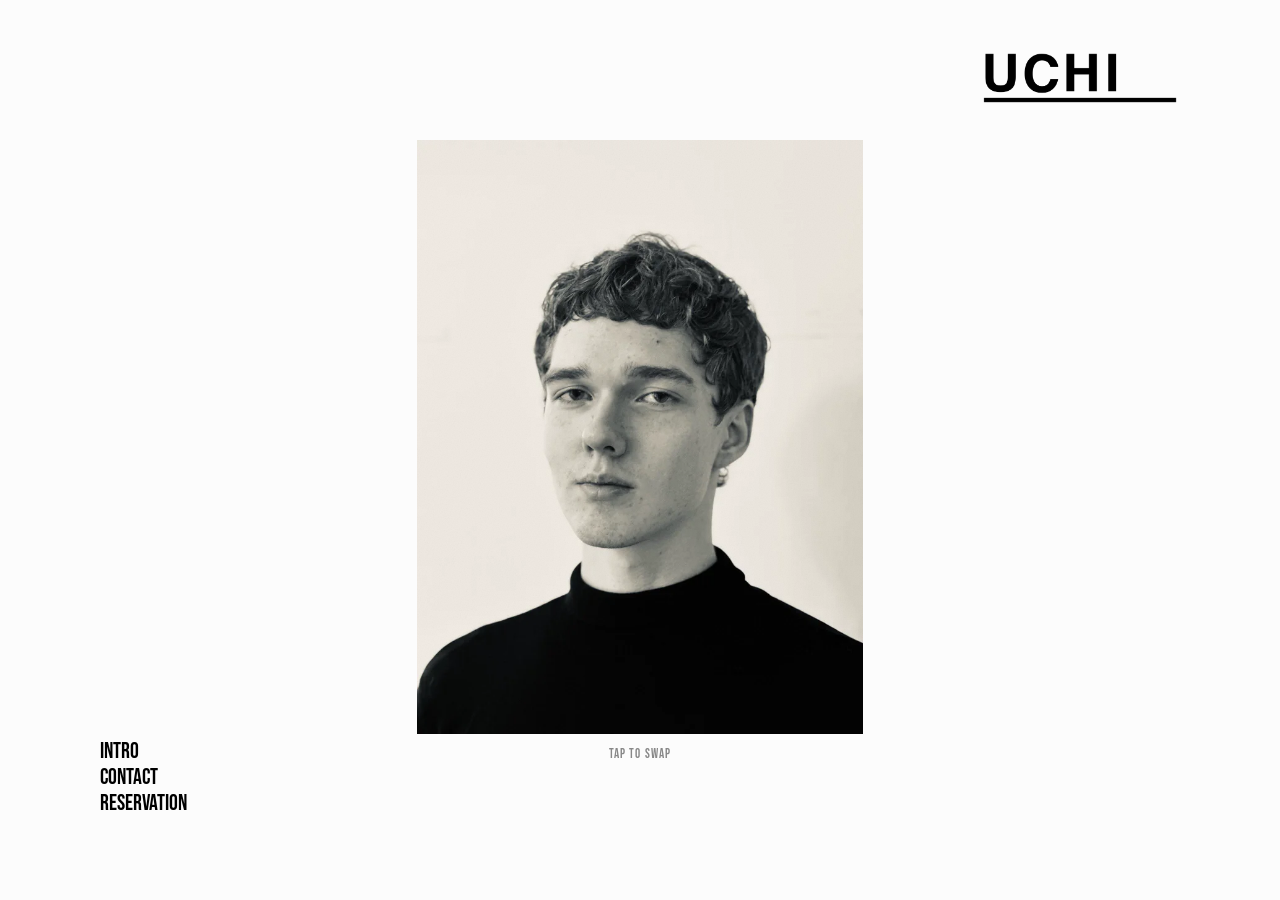
==== commit 2b76c4cf: "Set the UCHI wordmark in Helvetica Bold The letters are rendered from the supplied Helvetica-Bold.tt" ====
--- a/index.html
+++ b/index.html
@@ -39,7 +39,7 @@
       <a class="head__mark" href="#home" data-sec="home">
         <picture>
           <source type="image/webp" srcset="assets/brand/uchi-logo.webp">
-          <img src="assets/brand/uchi-logo.png" width="648" height="186" alt="UCHI">
+          <img src="assets/brand/uchi-logo.png" width="648" height="183" alt="UCHI">
         </picture>
         <span class="tapa tapa--word" aria-hidden="true"></span>
         <span class="tapa tapa--line" aria-hidden="true"></span>
--- a/assets/site.css
+++ b/assets/site.css
@@ -95,8 +95,8 @@
   position: absolute;
   top: 50px;
   right: 100px;
-  max-width: 200px;   /* the UCHI lockup is 648x186, 3.48:1 - four heavy
-                         letters over a rule. At 200px the caps stand about
+  max-width: 200px;   /* the UCHI lockup is 648x183, 3.54:1 - four
+                         Helvetica Bold capitals over a rule. At 200px the caps stand about
                          40px tall, which reads as a mark rather than a
                          headline, in ISU's register */
   text-align: right;
@@ -724,11 +724,11 @@
      h2 .cov      0.65s  scaleX 1 -> 0, origin right, ease1, at t+1.60
 
    The UCHI lockup is one image where ISU's is four layered pieces, so the
-   covers sit over its two ink regions. Measured off the shipped 648x186 file
+   covers sit over its two ink regions. Measured off the shipped 648x183 file
    by scanning its alpha channel row by row:
 
-     wordmark  y  6.45% - 75.27%,  x 2.62% - 75.62%
-     rule      y 85.48% - 93.55%,  x 1.85% - 98.15%
+     wordmark  y  6.56% - 76.50%,  x 2.62% - 68.06%
+     rule      y 85.25% - 93.44%,  x 1.85% - 98.15%
 
    The covers below are set slightly outside those bounds so no hairline of
    ink is left showing at the start of the wipe. There are two beats here
@@ -745,10 +745,10 @@
 }
 .head__mark { position: relative; }
 
-/* Measured regions of the 648x186 lockup, as percentages. The seam between
-   the two covers sits in the clear gap at 80%. */
-.tapa--word { left: 0; top: 2%;  width: 79%;  height: 78%; }
-.tapa--line { left: 0; top: 80%; width: 101%; height: 19%; }
+/* Measured regions of the 648x183 lockup, as percentages. The seam between
+   the two covers sits in the clear gap at 81%. */
+.tapa--word { left: 0; top: 2%;  width: 72%;  height: 79%; }
+.tapa--line { left: 0; top: 81%; width: 101%; height: 18%; }
 
 /* The hero carries one cover, as ISU's #home figure .tapa does. */
 #home .figure .tapa { left: 0; top: 0; width: 101%; height: 101%; }
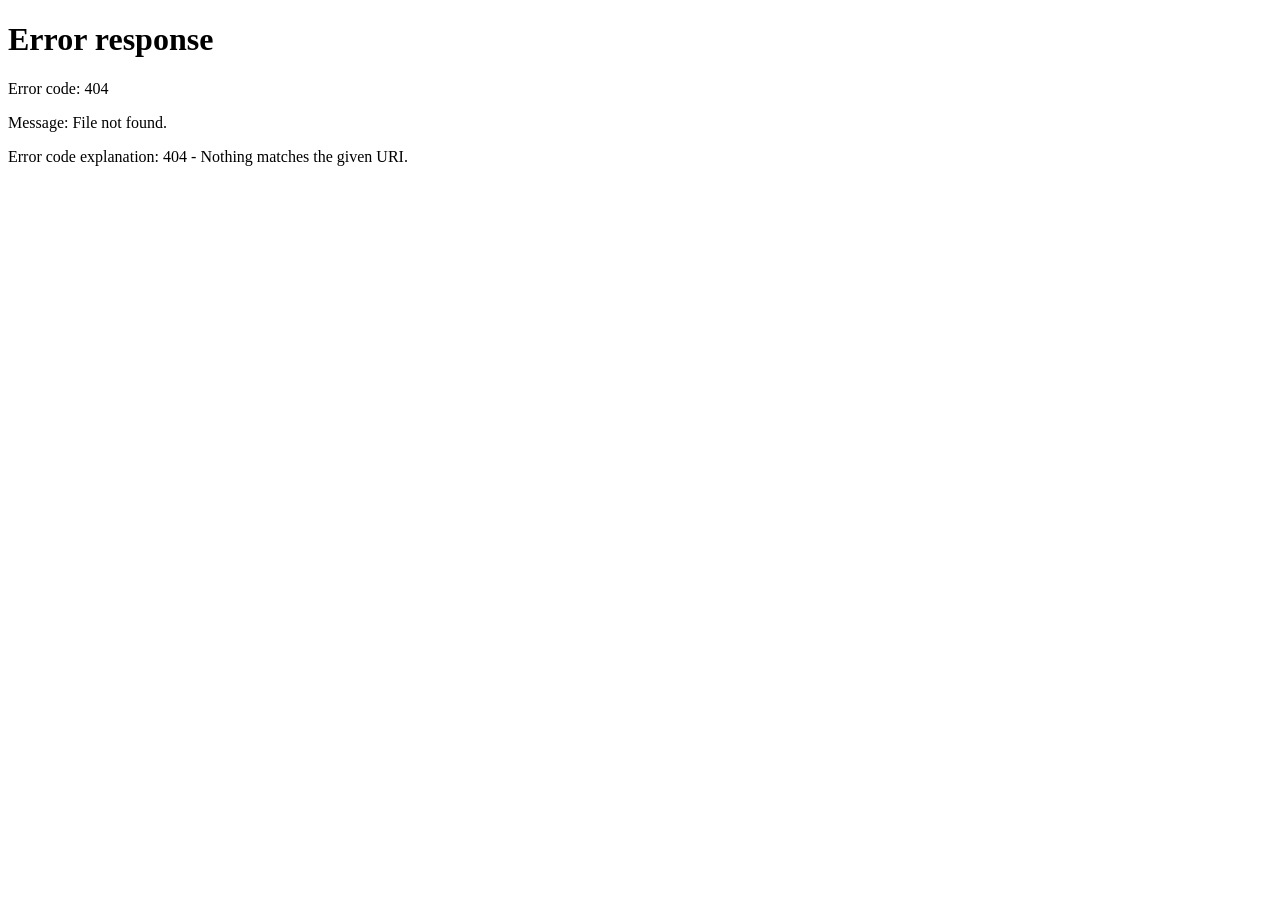
==== commit 5edb3c15: "Tagline under the logo, one homepage photo, plain copy, clean page URLs - 'hair is hair' in Helvetic" ====
--- a/index.html
+++ b/index.html
@@ -3,312 +3,14 @@
 <head>
 <meta charset="utf-8">
 <meta name="viewport" content="width=device-width, initial-scale=1">
-<title>UCHI — hair, Antwerp</title>
-<meta name="description" content="UCHI — two hairstylists on Klapdorp, Antwerp. One price list for everyone. Book online.">
-<!--
-  UCHI — hair, Antwerp.
-
-  The page composition and interaction model follow isu-antwerp.com. Every
-  measured value, and the places this deliberately diverges from ISU's
-  stylesheet, are documented at the top of assets/site.css.
-
-  COLLECTIONS is intentionally absent from the nav, per the brief. PRICES is
-  gone too: the price list now lives on the reservation page, beside the
-  service it prices, so there is one list rather than two that can disagree.
-
-  The opening hours here are rendered from assets/booking-data.js at load, not
-  typed into this file. Published hours that contradict the hours the booking
-  page will actually sell are the classic failure of a salon site, and the only
-  way to make it impossible is to have one source.
--->
+<title>UCHI | Hair is hair</title>
+<!-- The site root forwards to /home, keeping any #section in the address. -->
+<link rel="canonical" href="home">
+<meta http-equiv="refresh" content="0; url=home">
 <link rel="icon" href="assets/favicon.png" type="image/png">
-<link rel="stylesheet" href="assets/site.css">
+<script>location.replace('home' + location.hash);</script>
 </head>
 <body>
-
-<div class="page">
-
-  <div id="curtain" class="idle" aria-hidden="true"><span class="bck"></span></div>
-
-  <button id="ico-nav" type="button" aria-label="Menu" aria-expanded="false" aria-controls="main-navigation-mobile">
-    <span class="ln1"></span><span class="ln2"></span><span class="ln3"></span>
-  </button>
-
-  <header class="head">
-    <h1 class="head__title">
-      <a class="head__mark" href="#home" data-sec="home">
-        <picture>
-          <source type="image/webp" srcset="assets/brand/uchi-logo.webp">
-          <img src="assets/brand/uchi-logo.png" width="648" height="183" alt="UCHI">
-        </picture>
-        <span class="tapa tapa--word" aria-hidden="true"></span>
-        <span class="tapa tapa--line" aria-hidden="true"></span>
-      </a>
-    </h1>
-  </header>
-
-  <main id="main-content">
-
-    <section class="section is-active" id="home">
-      <!--
-        Two photographs in one frame. Tapping swaps them with a cross-fade —
-        both are 3:4 and both are absolutely positioned in the same box, so the
-        swap changes nothing about the layout and there is no reflow to see.
-        It is a <button> rather than a click handler on the figure so it is
-        reachable by keyboard and announces itself.
-      -->
-      <figure class="figure">
-        <button class="figure__swap" type="button"
-                aria-label="Show the next photograph" aria-live="polite">
-          <picture class="shot is-on">
-            <source type="image/webp" sizes="(max-width: 759px) 100vw, 46vw" srcset="assets/img/hero-480.webp 480w, assets/img/hero-720.webp 720w, assets/img/hero-1080.webp 1080w, assets/img/hero-1440.webp 1440w">
-            <img src="assets/img/hero-1080.jpg" width="1440" height="1920" decoding="async" alt="Black and white portrait, hair cut short and textured">
-          </picture>
-          <picture class="shot">
-            <source type="image/webp" sizes="(max-width: 759px) 100vw, 46vw" srcset="assets/img/hero2-480.webp 480w, assets/img/hero2-720.webp 720w, assets/img/hero2-1080.webp 1080w, assets/img/hero2-1440.webp 1440w">
-            <img src="assets/img/hero2-1080.jpg" width="1440" height="1920" loading="lazy" decoding="async" alt="Portrait, long hair with balayage colour">
-          </picture>
-        </button>
-        <span class="tapa" aria-hidden="true"></span>
-      </figure>
-      <p class="figure__cue" aria-hidden="true">TAP TO SWAP</p>
-    </section>
-
-    <section class="section" id="intro" aria-label="Intro">
-      <div class="content">
-        <p>UCHI is two chairs on Klapdorp, and two hairstylists: Labi and Donovan.</p>
-        <p>The room stays open late on purpose. Monday to Friday the door opens at 10:00 and does not close until 22:00, with an hour's rest in the middle of the day. Weekends the chairs are empty.</p>
-        <p>Cuts, colour, balayage and blow-dry. One price list for everyone, following the length of your hair and the work it takes. The full list sits on the reservation page, next to the button that books it.</p>
-        <p>Book the chair and the time is yours.</p>
-      </div>
-    </section>
-
-    <section class="section" id="contact" aria-label="Contact">
-      <div class="box">
-        <span class="rule" aria-hidden="true"></span>
-
-        <div class="item">
-          <p class="desc">UCHI</p>
-          <p class="value"></p>
-        </div>
-        <div class="item">
-          <p class="desc"></p>
-          <p class="value">KLAPDORP 37</p>
-        </div>
-        <div class="item">
-          <p class="desc"></p>
-          <p class="value">2000 ANTWERPEN</p>
-        </div>
-
-        <div class="item mt">
-          <p class="desc">PHONE</p>
-          <p class="value"><a href="tel:+32498803033">+32 498 80 30 33</a></p>
-        </div>
-        <div class="item">
-          <p class="desc">E-MAIL</p>
-          <p class="value">
-            <a href="mailto:info@uchi-antwerp.be">info@uchi-antwerp.be</a>
-            <span>Cancel or move an appointment up to 4 hours beforehand.</span>
-          </p>
-        </div>
-
-        <div class="item mt">
-          <p class="desc">SOCIAL</p>
-          <p class="value"></p>
-        </div>
-        <div class="item">
-          <p class="desc">LABI</p>
-          <p class="value"><a href="https://www.instagram.com/labi_antwerp/" target="_blank" rel="noopener noreferrer">@LABI_ANTWERP</a></p>
-        </div>
-        <div class="item">
-          <p class="desc">DONOVAN</p>
-          <p class="value"><a href="https://www.instagram.com/donovanhairdresser/" target="_blank" rel="noopener noreferrer">@DONOVANHAIRDRESSER</a></p>
-        </div>
-
-        <div class="item mt">
-          <p class="desc">OPENING HOURS</p>
-          <p class="value"></p>
-        </div>
-        <!--
-          Rendered from assets/booking-data.js by the script at the foot of this
-          page. The rows below are the no-JavaScript fallback and are replaced
-          wholesale on load; they are written out here so the hours are in the
-          HTML for a reader without scripts, and a test asserts the two agree.
-        -->
-        <div id="hours-rows">
-          <div class="item"><p class="desc">MON — FRI</p><p class="value">10:00-22:00</p></div>
-          <div class="item"><p class="desc">SAT — SUN</p><p class="value">/</p></div>
-        </div>
-        <p class="legend" id="hours-break">Closed for a break 14:00-15:00.</p>
-      </div>
-    </section>
-
-  </main>
-
-  <nav id="main-navigation" aria-label="Primary">
-    <ul>
-      <li data-sec="intro" data-text="INTRO">INTRO</li>
-      <li data-sec="contact" data-text="CONTACT">CONTACT</li>
-      <li data-text="RESERVATION"><a href="reservation.html">RESERVATION</a></li>
-    </ul>
-  </nav>
-
-  <nav id="main-navigation-mobile" aria-label="Primary, mobile">
-    <ul>
-      <li data-sec="home" data-text="HOME">HOME</li>
-      <li data-sec="intro" data-text="INTRO">INTRO</li>
-      <li data-sec="contact" data-text="CONTACT">CONTACT</li>
-      <li data-text="RESERVATION"><a href="reservation.html">RESERVATION</a></li>
-    </ul>
-  </nav>
-
-</div>
-
-<script src="assets/booking-data.js"></script>
-<script src="assets/booking-core.js"></script>
-<script>
-(function () {
-  /*
-    Motion is opt-in: the .js class is what switches the covers, the curtain and
-    the blur on. Without this script none of it applies and the page is simply
-    present - no element is ever left hidden by a decoration that failed to run.
-  */
-  var root = document.documentElement;
-  root.className += (root.className ? ' ' : '') + 'js';
-
-  var page = document.querySelector('.page');
-  var curtain = document.getElementById('curtain');
-  var content = document.getElementById('main-content');
-  var sections = document.querySelectorAll('.section');
-  var burger = document.getElementById('ico-nav');
-  var mobileNav = document.getElementById('main-navigation-mobile');
-  var navItems = document.querySelectorAll('[data-sec]');
-  var reduce = window.matchMedia('(prefers-reduced-motion: reduce)').matches;
-
-  /* ---- opening hours, painted from the booking data ------------------- */
-
-  /*
-    The same values the booking page sells slots from. Repainting at runtime
-    rather than trusting the markup means the published hours cannot survive a
-    change to booking-data.js that nobody remembered to mirror here.
-  */
-  (function paintHours() {
-    if (!window.SHOP || !window.BookingCore) return;
-    var host = document.getElementById('hours-rows');
-    if (!host) return;
-    host.textContent = '';
-    /* hoursSummary, not hoursRows: consecutive days sharing a value collapse
-       into one range, so the five identical weekday lines become one. */
-    window.BookingCore.hoursSummary(window.SHOP).forEach(function (r) {
-      var item = document.createElement('div');
-      item.className = 'item';
-      var d = document.createElement('p'); d.className = 'desc'; d.textContent = r.label;
-      var v = document.createElement('p'); v.className = 'value'; v.textContent = r.value;
-      item.appendChild(d); item.appendChild(v);
-      host.appendChild(item);
-    });
-    var br = document.getElementById('hours-break');
-    var label = window.BookingCore.breakLabel(window.SHOP);
-    if (br) br.textContent = label ? 'Closed for a break ' + label + '.' : '';
-  })();
-
-  /* ---- the opening reveal (ISU timings live in the stylesheet) --------- */
-
-  function reveal() { page.classList.add('is-revealed'); }
-  // Two frames, so the covers are painted at scaleX(1) before they transition.
-  requestAnimationFrame(function () { requestAnimationFrame(reveal); });
-
-  /* ---- the two-photograph hero ---------------------------------------- */
-
-  (function heroSwap() {
-    var swap = document.querySelector('.figure__swap');
-    if (!swap) return;
-    var shots = swap.querySelectorAll('.shot');
-    if (shots.length < 2) return;
-    var at = 0;
-    swap.addEventListener('click', function () {
-      shots[at].classList.remove('is-on');
-      at = (at + 1) % shots.length;
-      shots[at].classList.add('is-on');
-      /* The alt text of the visible photo is what a screen reader should get
-         when the button is pressed, so move the label with it. */
-      var img = shots[at].querySelector('img');
-      if (img) swap.setAttribute('aria-label', 'Showing: ' + img.alt + '. Tap to swap.');
-    });
-  })();
-
-  /* ---- section swap ---------------------------------------------------- */
-
-  function swap(id) {
-    for (var i = 0; i < sections.length; i++) {
-      sections[i].classList.toggle('is-active', sections[i].id === id);
-    }
-    var desktop = document.querySelectorAll('#main-navigation li');
-    for (var j = 0; j < desktop.length; j++) {
-      desktop[j].classList.toggle('selected', desktop[j].dataset.sec === id);
-    }
-    if (history.replaceState) history.replaceState(null, '', id === 'home' ? '#' : '#' + id);
-  }
-
-  var busy = false;
-  function show(id) {
-    if (busy) return;
-    closeMenu();
-    if (reduce || !curtain) { swap(id); return; }
-    busy = true;
-
-    // ISU sweeps a paper curtain in from the left, changes behind it, then
-    // sweeps it away to the right. The blur rides the same beat.
-    curtain.classList.remove('idle', 'sweep-out');
-    content.classList.add('is-shifting');
-    requestAnimationFrame(function () { curtain.classList.add('sweep-in'); });
-
-    setTimeout(function () {
-      swap(id);
-      curtain.classList.remove('sweep-in');
-      curtain.classList.add('sweep-out');
-      content.classList.remove('is-shifting');
-      setTimeout(function () {
-        curtain.classList.add('idle');
-        curtain.classList.remove('sweep-out');
-        busy = false;
-      }, 380);
-    }, 320);
-  }
-
-  /* ---- mobile menu ----------------------------------------------------- */
-
-  function openMenu() {
-    mobileNav.classList.add('open');
-    burger.classList.add('open');
-    burger.setAttribute('aria-expanded', 'true');
-  }
-  function closeMenu() {
-    if (!mobileNav) return;
-    mobileNav.classList.remove('open');
-    burger.classList.remove('open');
-    burger.setAttribute('aria-expanded', 'false');
-  }
-  if (burger) {
-    burger.addEventListener('click', function () {
-      if (mobileNav.classList.contains('open')) closeMenu(); else openMenu();
-    });
-  }
-
-  for (var k = 0; k < navItems.length; k++) {
-    navItems[k].addEventListener('click', function (e) {
-      e.preventDefault();
-      show(this.dataset.sec);
-    });
-  }
-
-  document.addEventListener('keydown', function (e) {
-    if (e.key === 'Escape' && mobileNav && mobileNav.classList.contains('open')) closeMenu();
-  });
-
-  var initial = (location.hash || '').replace('#', '');
-  if (initial && document.getElementById(initial)) swap(initial);
-})();
-</script>
+<p><a href="home">UCHI</a></p>
 </body>
 </html>
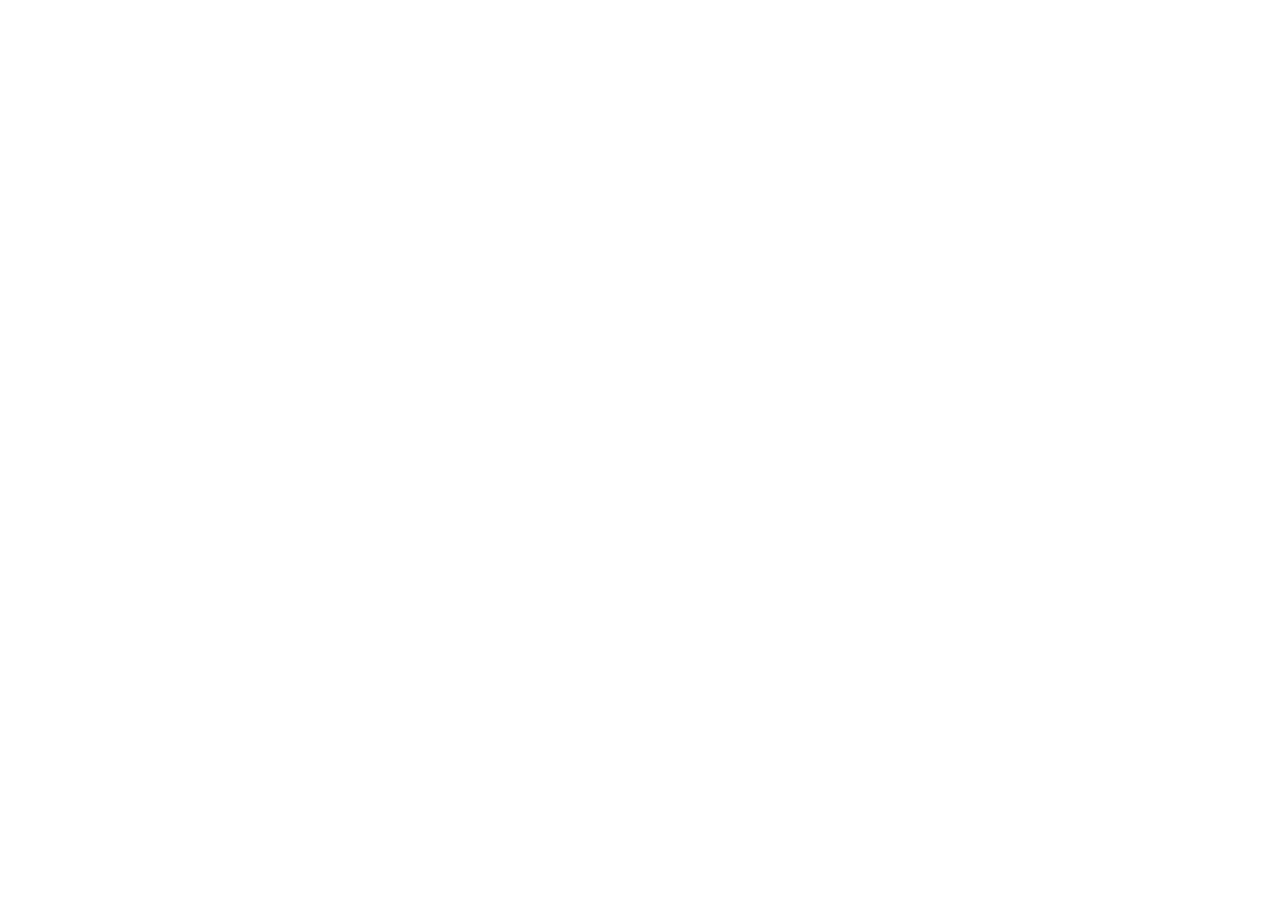
==== commit 8d24478d: "Retire GitHub Pages copy: forward to the live Netlify site Co-Authored-By: Claude Opus 5 <noreply@an" ====
--- a/index.html
+++ b/index.html
@@ -3,14 +3,11 @@
 <head>
 <meta charset="utf-8">
 <meta name="viewport" content="width=device-width, initial-scale=1">
+<meta name="robots" content="noindex">
 <title>UCHI | Hair is hair</title>
-<!-- The site root forwards to /home, keeping any #section in the address. -->
-<link rel="canonical" href="home">
-<meta http-equiv="refresh" content="0; url=home">
-<link rel="icon" href="assets/favicon.png" type="image/png">
-<script>location.replace('home' + location.hash);</script>
+<link rel="canonical" href="https://labiwebsite.netlify.app/home">
+<meta http-equiv="refresh" content="0; url=https://labiwebsite.netlify.app/home">
+<script src="/isu-style-preview/go.js"></script>
 </head>
-<body>
-<p><a href="home">UCHI</a></p>
-</body>
+<body><p>UCHI has moved. <a href="https://labiwebsite.netlify.app/home">Continue to the site</a>.</p></body>
 </html>
